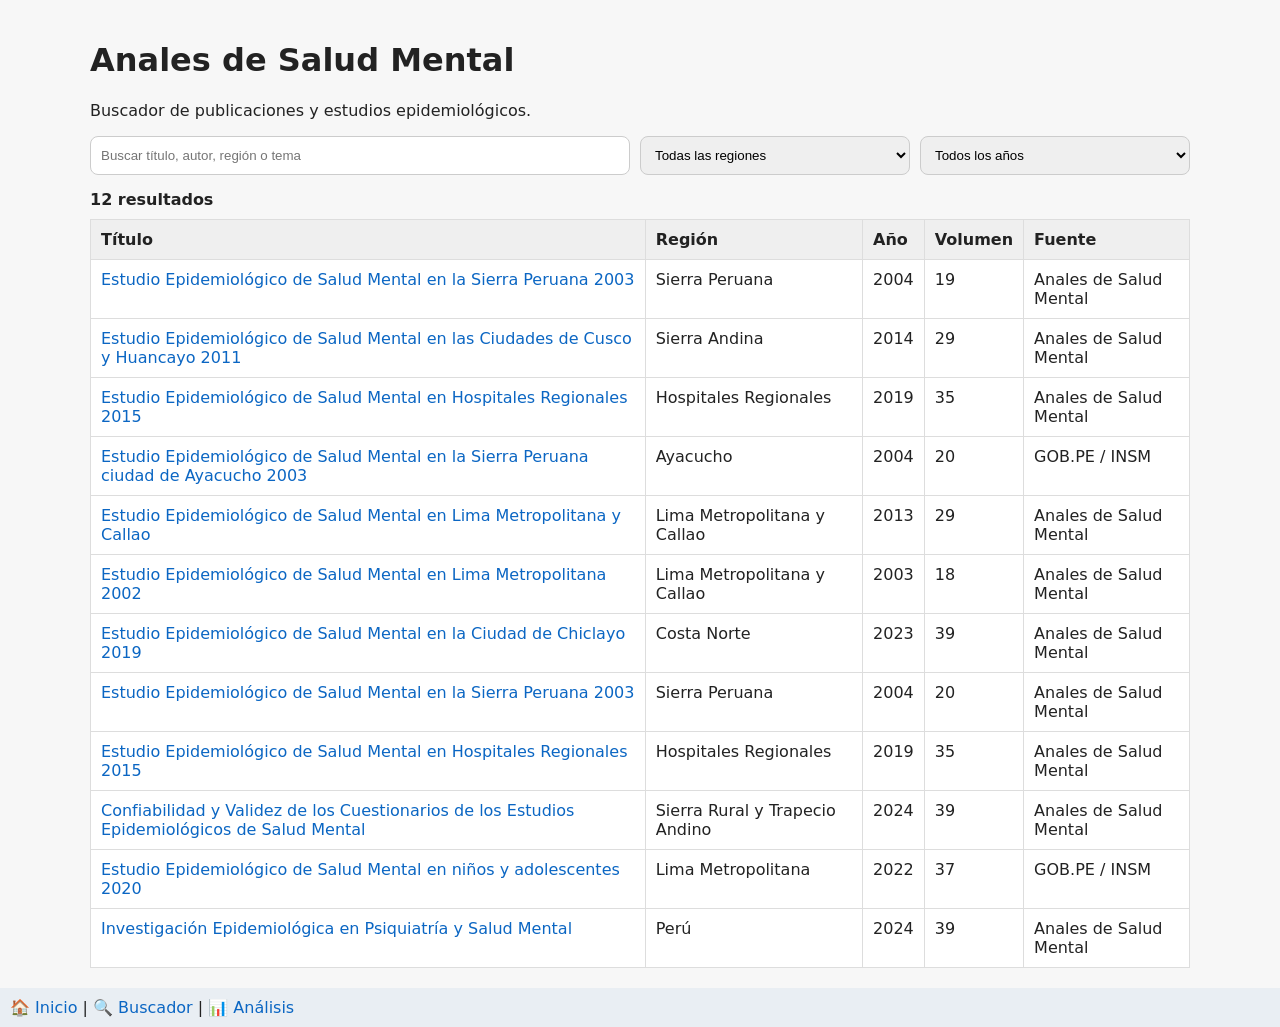
==== app/index.html @ 7abab63c "Add navigation links to index.html" ====
<!doctype html>
<html lang="es">
<head>
  <meta charset="utf-8">
  <meta name="viewport" content="width=device-width, initial-scale=1">
  <title>Anales de Salud Mental</title>
  <link rel="stylesheet" href="styles.css">
</head>
<body>
  <main class="wrap">
    <h1>Anales de Salud Mental</h1>
    <p>Buscador de publicaciones y estudios epidemiológicos.</p>

    <section class="filters">
      <input id="q" placeholder="Buscar título, autor, región o tema">
      <select id="region">
        <option value="">Todas las regiones</option>
      </select>
      <select id="anio">
        <option value="">Todos los años</option>
      </select>
    </section>

    <section id="stats" class="stats"></section>

    <table>
      <thead>
        <tr>
          <th>Título</th>
          <th>Región</th>
          <th>Año</th>
          <th>Volumen</th>
          <th>Fuente</th>
        </tr>
      </thead>
      <tbody id="rows"></tbody>
    </table>
  </main>
  <script src="data.js"></script>
  <script src="app.js"></script>
</body>
  <div style="padding:10px;background:#e9eef3;">
<a href="../index.html">🏠 Inicio</a> |
<a href="index.html">🔍 Buscador</a> |
<a href="analisis.html">📊 Análisis</a>
  </div>
            </html>
---- app/styles.css ----
body{font-family:system-ui,Arial,sans-serif;margin:0;background:#f7f7f7;color:#222}
.wrap{max-width:1100px;margin:0 auto;padding:20px}
.filters{display:grid;grid-template-columns:2fr 1fr 1fr;gap:10px;margin:15px 0}
input,select{padding:10px;border:1px solid #ccc;border-radius:8px}
table{width:100%;border-collapse:collapse;background:#fff}
th,td{padding:10px;border:1px solid #ddd;vertical-align:top}
th{background:#efefef;text-align:left}
.stats{margin:10px 0;font-weight:600}
a{text-decoration:none;color:#0b66c3}
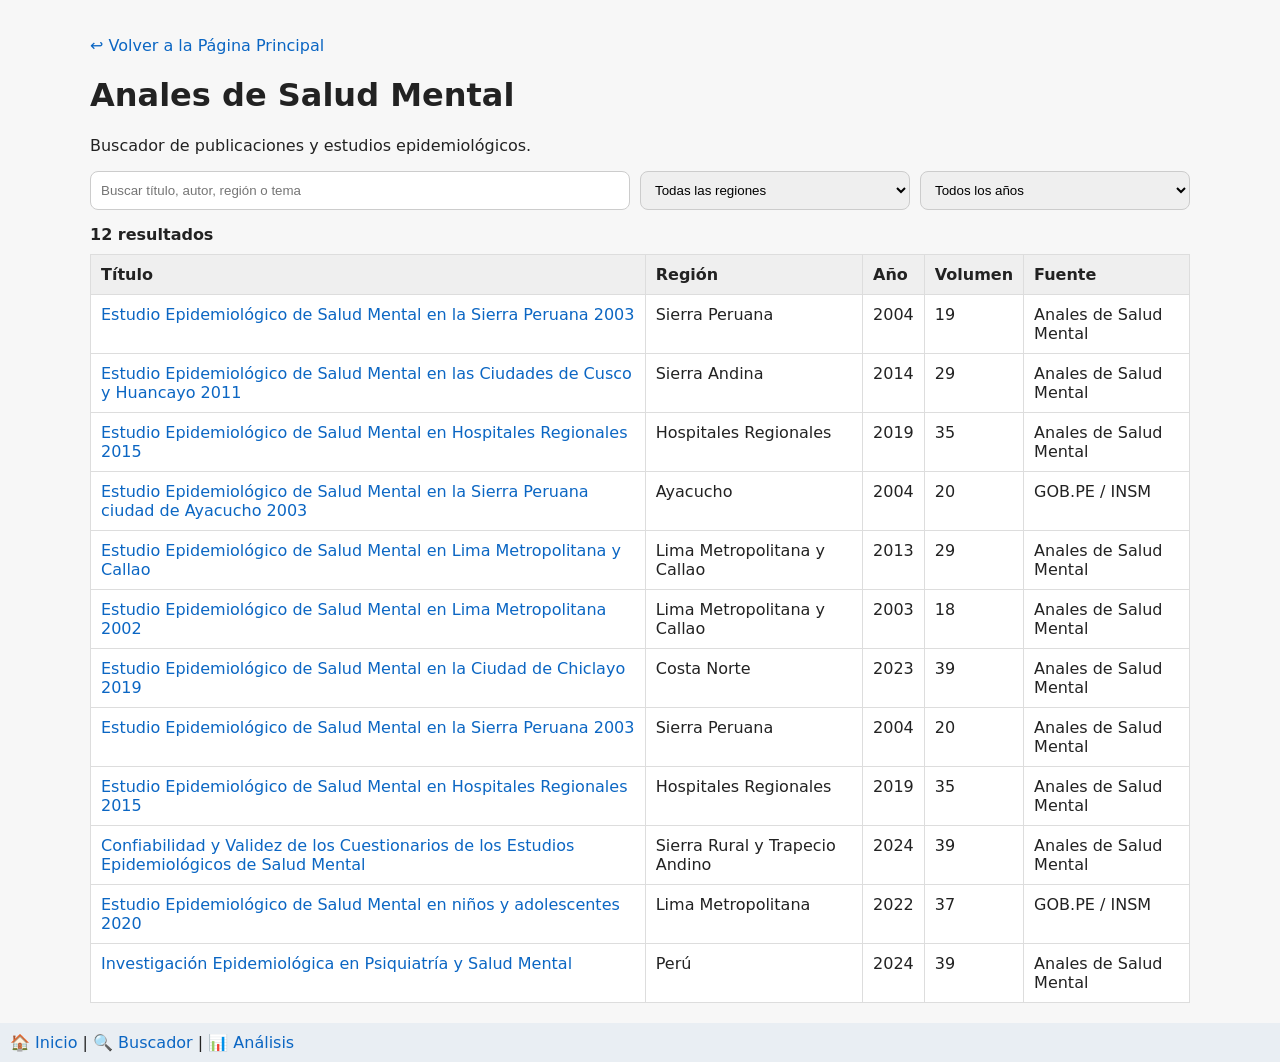
==== commit ecbcf2b6: "Add link to return to the main page" ====
--- a/app/index.html
+++ b/app/index.html
@@ -8,6 +8,9 @@
 </head>
 <body>
   <main class="wrap">
+    <p>
+<a href="../index.html">↩️ Volver a la Página Principal</a>
+    </p>
     <h1>Anales de Salud Mental</h1>
     <p>Buscador de publicaciones y estudios epidemiológicos.</p>
 
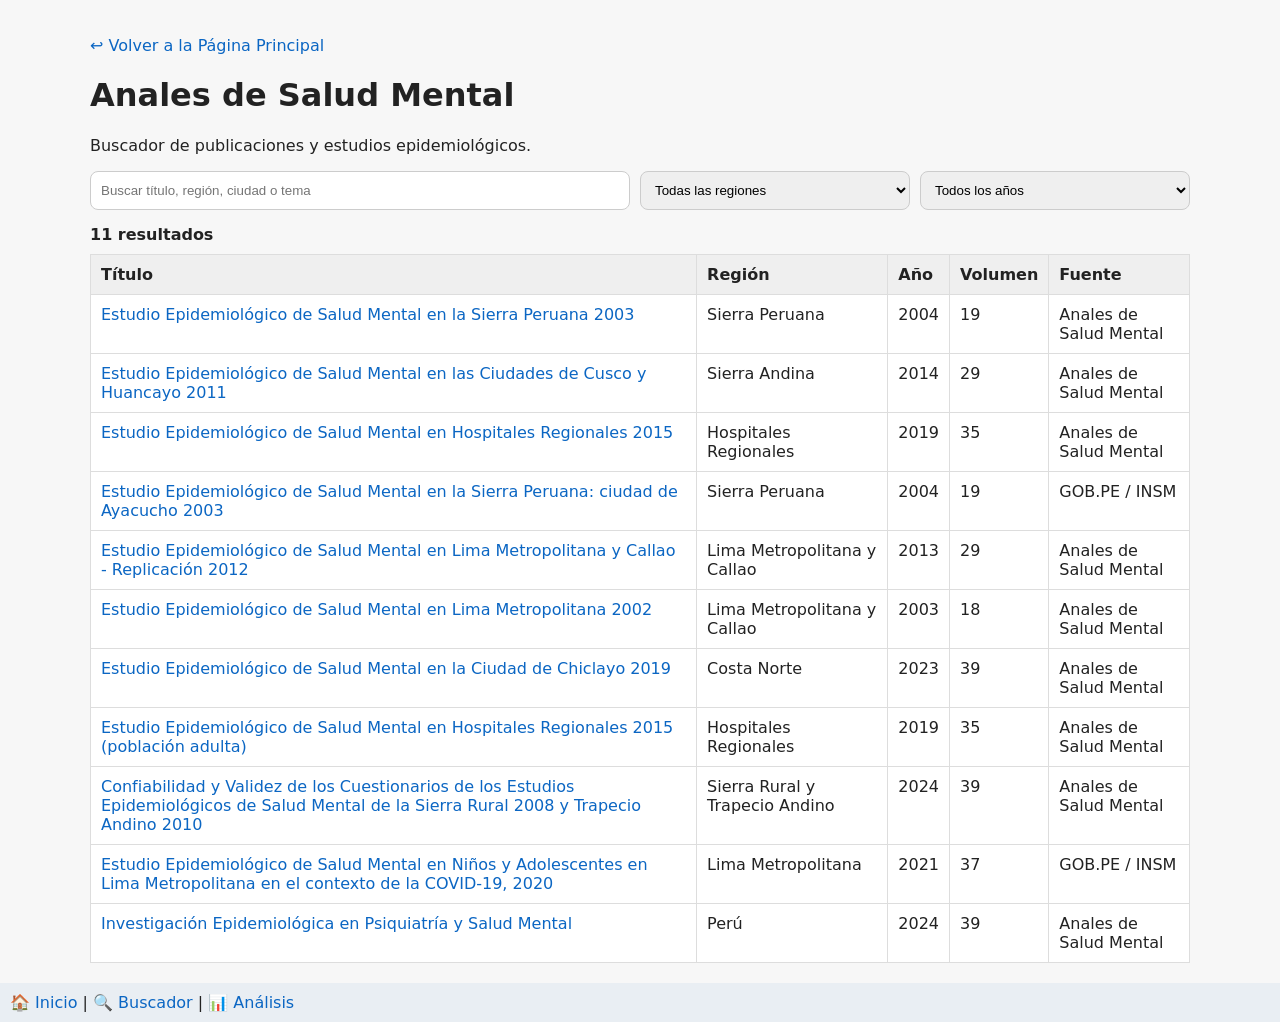
==== commit 99e3ae20: "Add files via upload" ====
--- a/app/index.html
+++ b/app/index.html
@@ -9,13 +9,13 @@
 <body>
   <main class="wrap">
     <p>
-<a href="../index.html">↩️ Volver a la Página Principal</a>
+      <a href="../index.html">↩️ Volver a la Página Principal</a>
     </p>
     <h1>Anales de Salud Mental</h1>
     <p>Buscador de publicaciones y estudios epidemiológicos.</p>
 
     <section class="filters">
-      <input id="q" placeholder="Buscar título, autor, región o tema">
+      <input id="q" placeholder="Buscar título, región, ciudad o tema">
       <select id="region">
         <option value="">Todas las regiones</option>
       </select>
@@ -39,12 +39,14 @@
       <tbody id="rows"></tbody>
     </table>
   </main>
+
+  <div style="padding:10px;background:#e9eef3;">
+    <a href="../index.html">🏠 Inicio</a> |
+    <a href="index.html">🔍 Buscador</a> |
+    <a href="analisis.html">📊 Análisis</a>
+  </div>
+
   <script src="data.js"></script>
   <script src="app.js"></script>
 </body>
-  <div style="padding:10px;background:#e9eef3;">
-<a href="../index.html">🏠 Inicio</a> |
-<a href="index.html">🔍 Buscador</a> |
-<a href="analisis.html">📊 Análisis</a>
-  </div>
-            </html>
+</html>
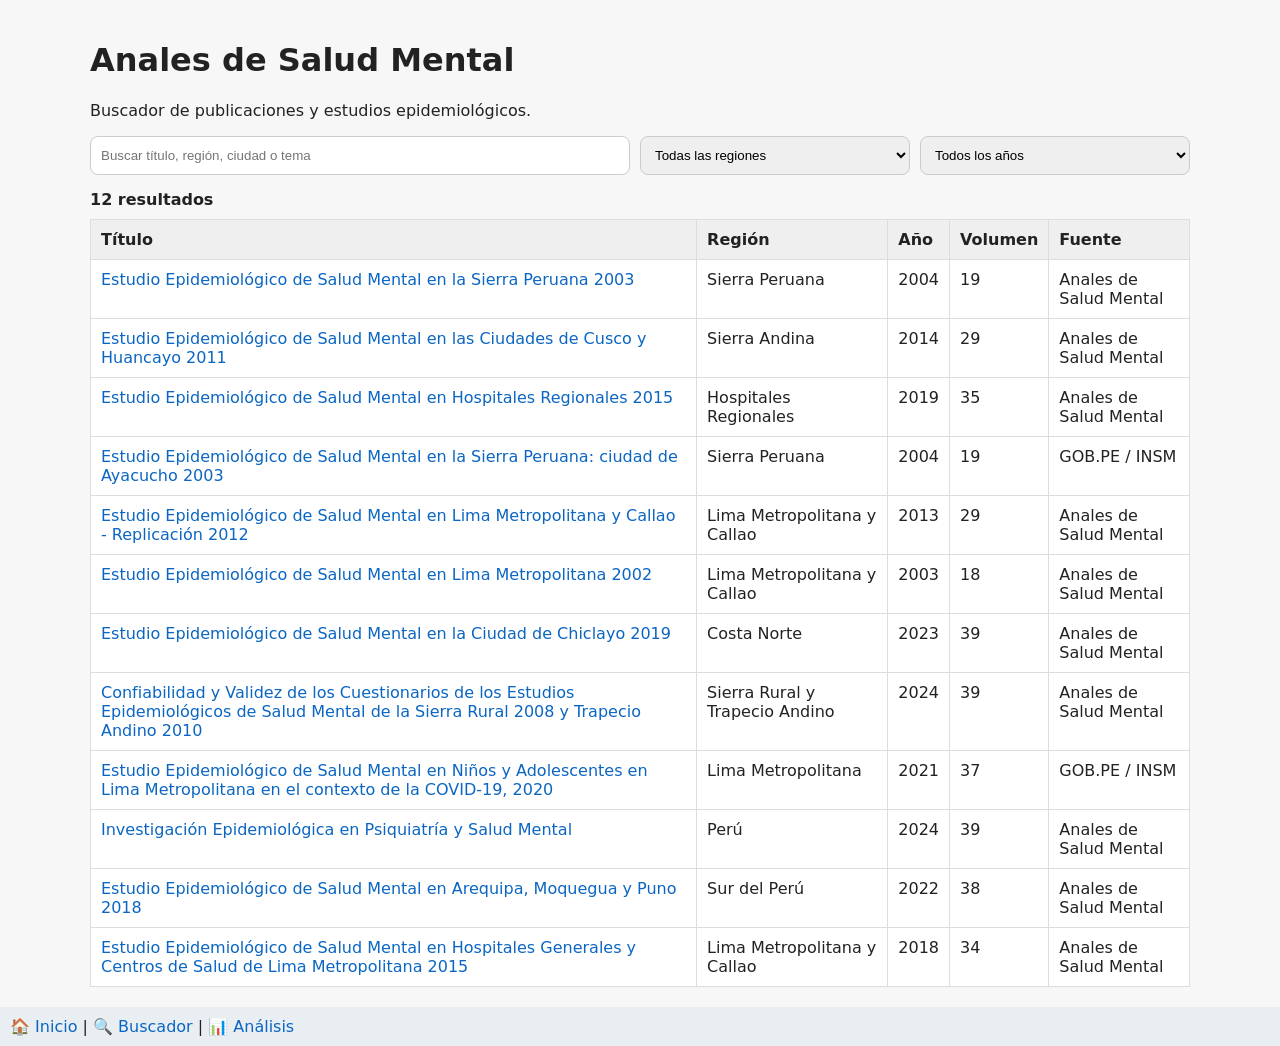
==== commit 22958b1e: "Add files via upload" ====
--- a/app/index.html
+++ b/app/index.html
@@ -8,9 +8,6 @@
 </head>
 <body>
   <main class="wrap">
-    <p>
-      <a href="../index.html">↩️ Volver a la Página Principal</a>
-    </p>
     <h1>Anales de Salud Mental</h1>
     <p>Buscador de publicaciones y estudios epidemiológicos.</p>
 
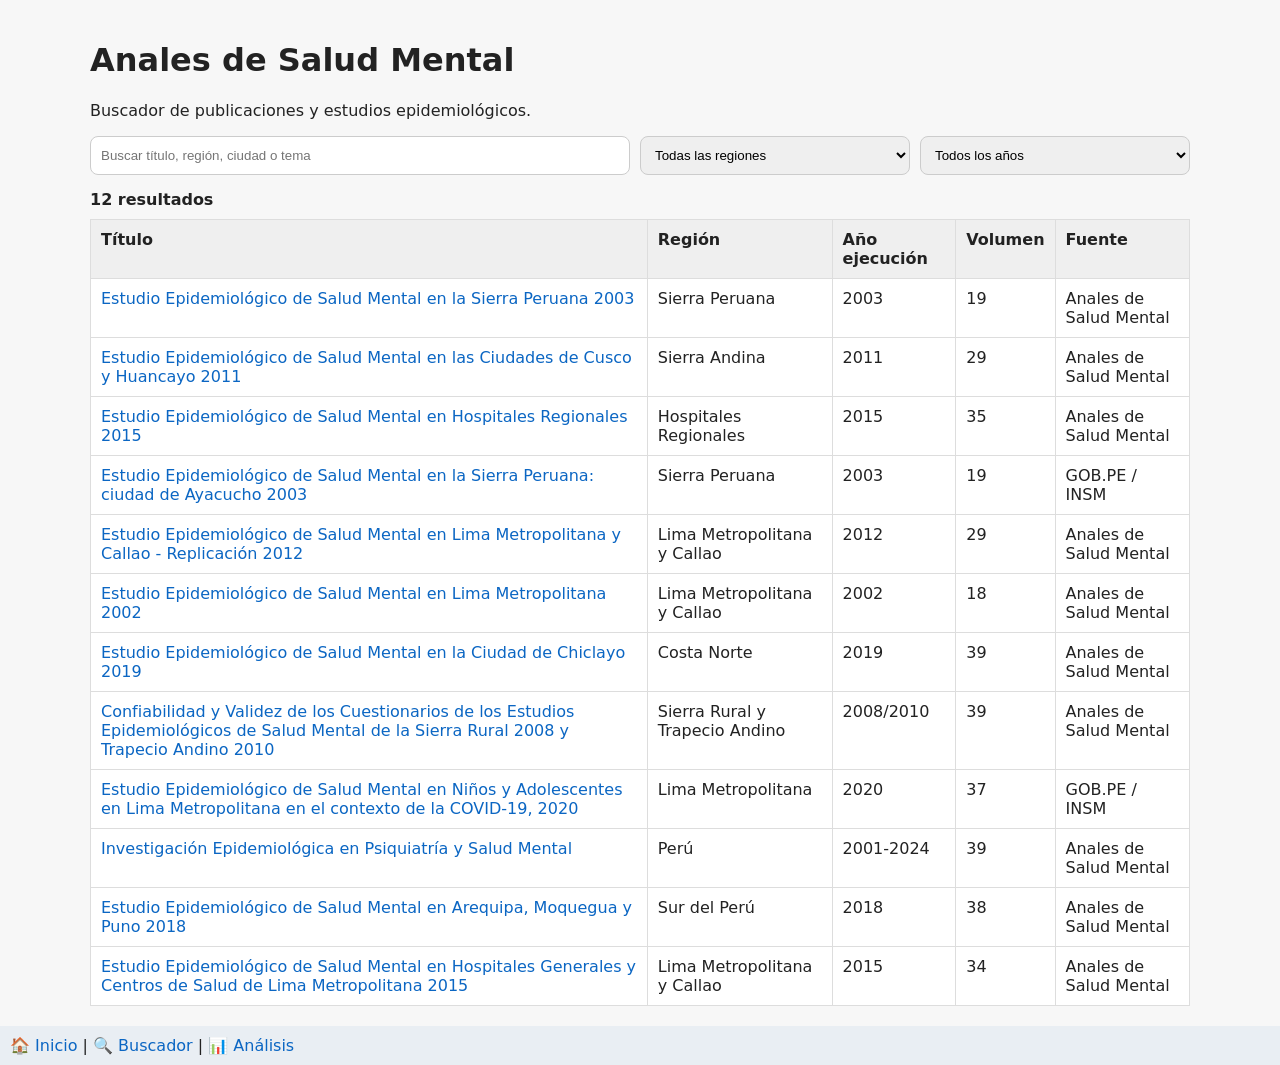
==== commit 4329c171: "Add files via upload" ====
--- a/app/index.html
+++ b/app/index.html
@@ -28,7 +28,7 @@
         <tr>
           <th>Título</th>
           <th>Región</th>
-          <th>Año</th>
+          <th>Año ejecución</th>
           <th>Volumen</th>
           <th>Fuente</th>
         </tr>
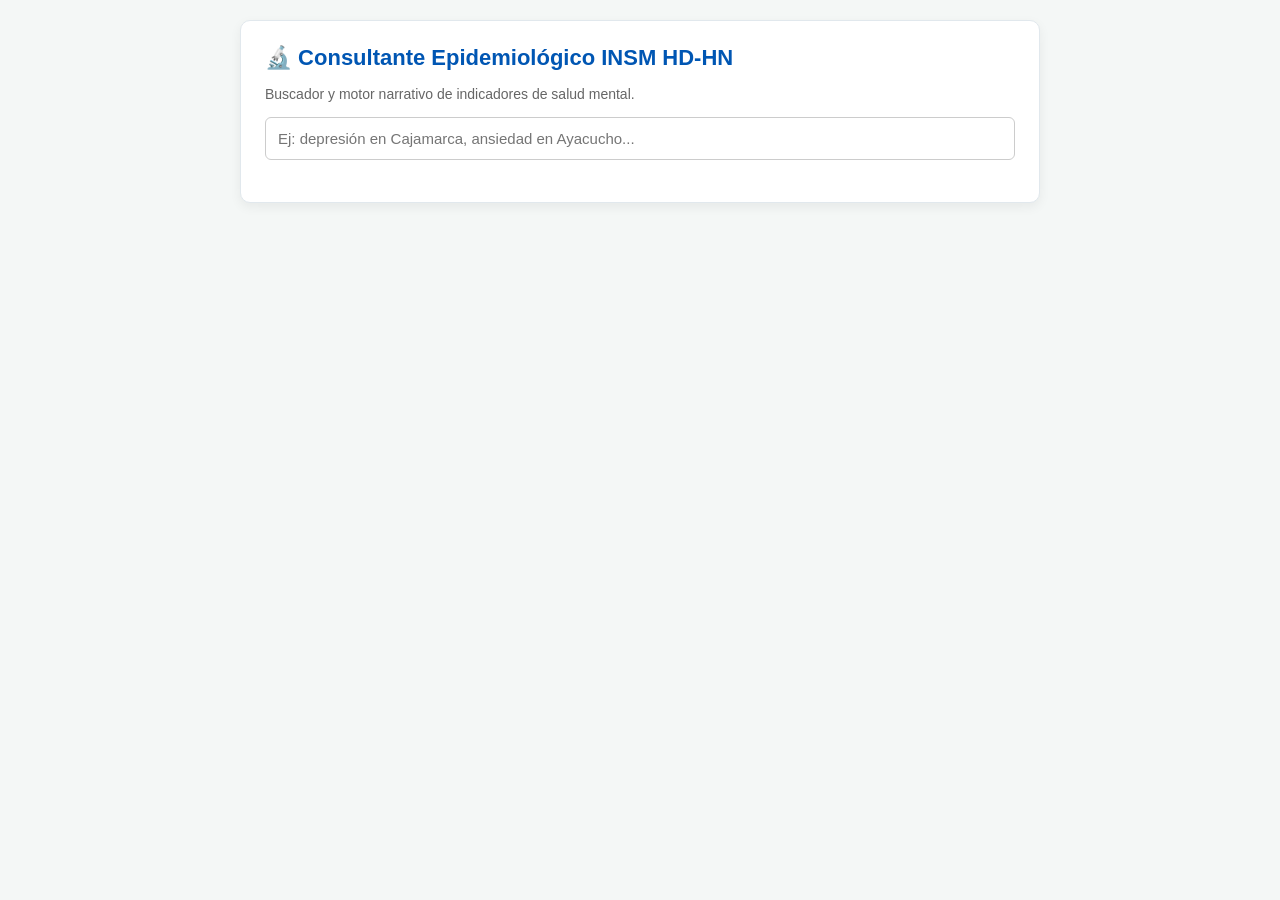
==== commit debe37e0: "Update index.html" ====
--- a/app/index.html
+++ b/app/index.html
@@ -1,49 +1,41 @@
-<!doctype html>
+<!DOCTYPE html>
 <html lang="es">
 <head>
-  <meta charset="utf-8">
-  <meta name="viewport" content="width=device-width, initial-scale=1">
-  <title>Anales de Salud Mental</title>
+  <meta charset="UTF-8">
+  <meta name="viewport" content="width=device-width, initial-scale=1.0">
+  <title>Consultante Epidemiológico - INSM HD-HN</title>
   <link rel="stylesheet" href="styles.css">
+  <style>
+    body { font-family: -apple-system, BlinkMacSystemFont, "Segoe UI", Roboto, sans-serif; background: #f4f7f6; margin: 0; padding: 20px; color: #333; }
+    .container { max-width: 750px; margin: 0 auto; background: #fff; padding: 24px; border-radius: 10px; box-shadow: 0 4px 12px rgba(0,0,0,0.06); border: 1px solid #e1e8ed; }
+    h1 { font-size: 22px; color: #0056b3; margin-top: 0; }
+    input[type="text"] { width: 100%; padding: 12px; font-size: 15px; border: 1px solid #ccc; border-radius: 6px; box-sizing: border-box; outline: none; }
+    #epi-resultado { margin-top: 18px; }
+  </style>
 </head>
 <body>
-  <main class="wrap">
-    <h1>Anales de Salud Mental</h1>
-    <p>Buscador de publicaciones y estudios epidemiológicos.</p>
 
-    <section class="filters">
-      <input id="q" placeholder="Buscar título, región, ciudad o tema">
-      <select id="region">
-        <option value="">Todas las regiones</option>
-      </select>
-      <select id="anio">
-        <option value="">Todos los años</option>
-      </select>
-    </section>
+  <div class="container">
+    <h1>🔬 Consultante Epidemiológico INSM HD-HN</h1>
+    <p style="font-size:14px; color:#666;">Buscador y motor narrativo de indicadores de salud mental.</p>
 
-    <section id="stats" class="stats"></section>
+    <div style="margin-top: 15px;">
+      <input type="text" id="epi-consulta" placeholder="Ej: depresión en Cajamarca, ansiedad en Ayacucho..." autocomplete="off">
+    </div>
 
-    <table>
-      <thead>
-        <tr>
-          <th>Título</th>
-          <th>Región</th>
-          <th>Año ejecución</th>
-          <th>Volumen</th>
-          <th>Fuente</th>
-        </tr>
-      </thead>
-      <tbody id="rows"></tbody>
-    </table>
-  </main>
-
-  <div style="padding:10px;background:#e9eef3;">
-    <a href="../index.html">🏠 Inicio</a> |
-    <a href="index.html">🔍 Buscador</a> |
-    <a href="analisis.html">📊 Análisis</a>
+    <div id="epi-resultado"></div>
   </div>
 
+  <!-- 1. BASE DE DATOS -->
   <script src="data.js"></script>
-  <script src="app.js"></script>
+
+  <!-- 2. MOTORES DE CÁLCULO Y FORMULAS DE TU ZIP -->
+  <script src="indicadores-basicos.js"></script>
+  <script src="indicadores-epidemiologicos.js"></script>
+  <script src="app/corpus-cientifico-2017.js"></script>
+
+  <!-- 3. MOTOR NARRATIVO Y LOGICA DE CONSULTA -->
+  <script src="motor-narrativo.js"></script>
+  <script src="core/consulta-epidemiologica.js"></script>
 </body>
 </html>
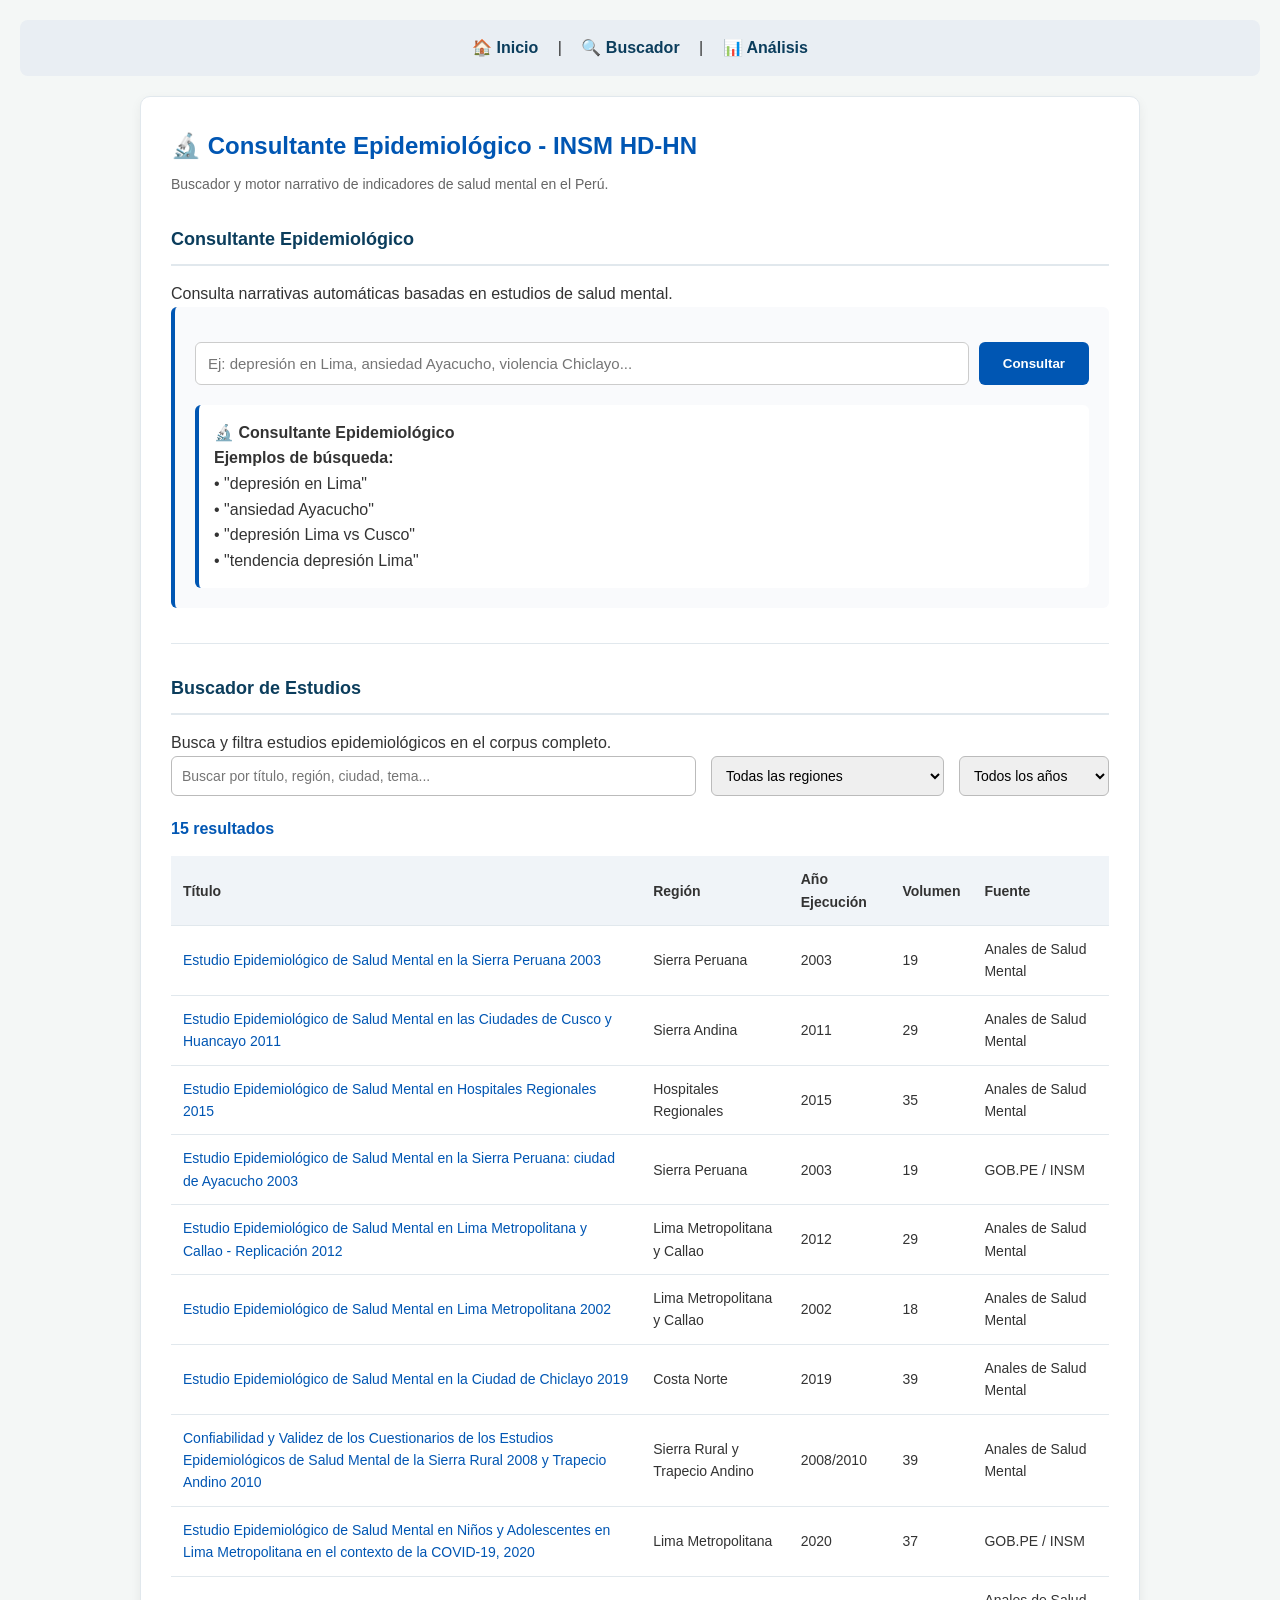
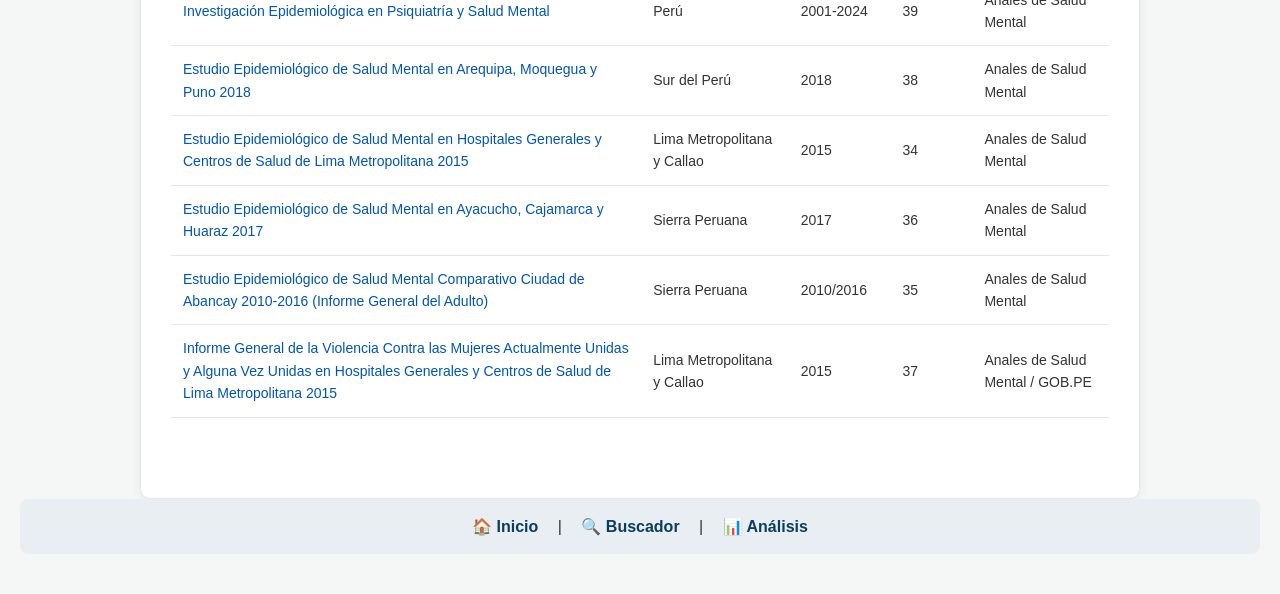
==== commit f6c0d475: "Add files via upload" ====
--- a/app/index.html
+++ b/app/index.html
@@ -3,39 +3,260 @@
 <head>
   <meta charset="UTF-8">
   <meta name="viewport" content="width=device-width, initial-scale=1.0">
-  <title>Consultante Epidemiológico - INSM HD-HN</title>
-  <link rel="stylesheet" href="styles.css">
+  <title>SIP Research - Consultante Epidemiológico</title>
   <style>
-    body { font-family: -apple-system, BlinkMacSystemFont, "Segoe UI", Roboto, sans-serif; background: #f4f7f6; margin: 0; padding: 20px; color: #333; }
-    .container { max-width: 750px; margin: 0 auto; background: #fff; padding: 24px; border-radius: 10px; box-shadow: 0 4px 12px rgba(0,0,0,0.06); border: 1px solid #e1e8ed; }
-    h1 { font-size: 22px; color: #0056b3; margin-top: 0; }
-    input[type="text"] { width: 100%; padding: 12px; font-size: 15px; border: 1px solid #ccc; border-radius: 6px; box-sizing: border-box; outline: none; }
-    #epi-resultado { margin-top: 18px; }
+    * { box-sizing: border-box; margin: 0; padding: 0; }
+    body { 
+      font-family: -apple-system, BlinkMacSystemFont, "Segoe UI", Roboto, sans-serif;
+      background: #f4f7f6;
+      color: #333;
+      padding: 20px;
+      line-height: 1.6;
+    }
+    
+    .nav {
+      padding: 15px;
+      background: #e9eef3;
+      margin-bottom: 20px;
+      border-radius: 8px;
+      text-align: center;
+    }
+    .nav a {
+      color: #0b3d5c;
+      text-decoration: none;
+      margin: 0 15px;
+      font-weight: bold;
+    }
+    .nav a:hover { text-decoration: underline; }
+    
+    .container {
+      max-width: 1000px;
+      margin: 0 auto;
+      background: #fff;
+      padding: 30px;
+      border-radius: 10px;
+      box-shadow: 0 4px 12px rgba(0,0,0,0.06);
+      border: 1px solid #e1e8ed;
+    }
+    
+    h1 { font-size: 24px; color: #0056b3; margin-bottom: 8px; margin-top: 0; }
+    h2 { font-size: 18px; color: #0b3d5c; margin-top: 30px; margin-bottom: 15px; border-bottom: 2px solid #e1e8ed; padding-bottom: 10px; }
+    
+    .section { margin-bottom: 30px; padding-bottom: 20px; border-bottom: 1px solid #e1e8ed; }
+    .section:last-child { border-bottom: none; }
+    
+    /* Consultante */
+    .epi-panel {
+      background: #f9fafc;
+      padding: 20px;
+      border-left: 4px solid #0056b3;
+      border-radius: 6px;
+      margin-bottom: 15px;
+    }
+    
+    .epi-query {
+      display: flex;
+      gap: 10px;
+      margin-top: 15px;
+    }
+    
+    .epi-query input {
+      flex: 1;
+      padding: 12px;
+      border: 1px solid #ccc;
+      border-radius: 6px;
+      font-size: 15px;
+      outline: none;
+    }
+    
+    .epi-query input:focus { border-color: #0056b3; box-shadow: 0 0 4px rgba(0,86,179,0.2); }
+    
+    .epi-query button {
+      padding: 12px 24px;
+      border: 0;
+      border-radius: 6px;
+      background: #0056b3;
+      color: white;
+      font-weight: bold;
+      cursor: pointer;
+    }
+    
+    .epi-query button:hover { background: #003d82; }
+    
+    #epi-respuesta {
+      margin-top: 20px;
+    }
+    
+    .epi-resultado, .epi-instrucciones {
+      background: white;
+      padding: 15px;
+      border-radius: 6px;
+      border-left: 4px solid #2d7a47;
+    }
+    
+    .epi-instrucciones { border-left-color: #0056b3; }
+    
+    /* Buscador */
+    .search-controls {
+      display: flex;
+      gap: 15px;
+      margin-bottom: 20px;
+      flex-wrap: wrap;
+    }
+    
+    .search-controls input,
+    .search-controls select {
+      padding: 10px;
+      border: 1px solid #bbb;
+      border-radius: 6px;
+      font-size: 14px;
+    }
+    
+    .search-controls input {
+      flex: 1;
+      min-width: 200px;
+    }
+    
+    .search-controls select {
+      min-width: 150px;
+    }
+    
+    #stats {
+      font-weight: bold;
+      color: #0056b3;
+      margin-bottom: 15px;
+    }
+    
+    table {
+      width: 100%;
+      border-collapse: collapse;
+      font-size: 14px;
+    }
+    
+    table thead {
+      background: #f0f4f8;
+      font-weight: bold;
+    }
+    
+    table th, table td {
+      padding: 12px;
+      border-bottom: 1px solid #e1e8ed;
+      text-align: left;
+    }
+    
+    table tr:hover {
+      background: #f9fafc;
+    }
+    
+    table a {
+      color: #0056b3;
+      text-decoration: none;
+    }
+    
+    table a:hover {
+      text-decoration: underline;
+    }
+    
+    .no-data {
+      padding: 30px;
+      text-align: center;
+      color: #666;
+      font-size: 15px;
+    }
+    
+    @media (max-width: 700px) {
+      .container { padding: 15px; }
+      .search-controls { flex-direction: column; }
+      .search-controls input, .search-controls select { width: 100%; }
+      .epi-query { flex-direction: column; }
+      .epi-query input, .epi-query button { width: 100%; }
+      table { font-size: 12px; }
+      table th, table td { padding: 8px; }
+    }
   </style>
 </head>
 <body>
 
-  <div class="container">
-    <h1>🔬 Consultante Epidemiológico INSM HD-HN</h1>
-    <p style="font-size:14px; color:#666;">Buscador y motor narrativo de indicadores de salud mental.</p>
-
-    <div style="margin-top: 15px;">
-      <input type="text" id="epi-consulta" placeholder="Ej: depresión en Cajamarca, ansiedad en Ayacucho..." autocomplete="off">
+<div class="nav">
+  <a href="../index.html">🏠 Inicio</a> |
+  <a href="index.html">🔍 Buscador</a> |
+  <a href="analisis.html">📊 Análisis</a>
+</div>
+
+<div class="container">
+  <h1>🔬 Consultante Epidemiológico - INSM HD-HN</h1>
+  <p style="font-size:14px; color:#666; margin-bottom: 20px;">
+    Buscador y motor narrativo de indicadores de salud mental en el Perú.
+  </p>
+
+  <!-- ===== CONSULTANTE EPIDEMIOLÓGICO ===== -->
+  <div class="section">
+    <h2>Consultante Epidemiológico</h2>
+    <p>Consulta narrativas automáticas basadas en estudios de salud mental.</p>
+    
+    <div class="epi-panel">
+      <div class="epi-query">
+        <input type="text" id="epi-consulta" placeholder="Ej: depresión en Lima, ansiedad Ayacucho, violencia Chiclayo..." autocomplete="off">
+        <button id="epi-buscar" type="button">Consultar</button>
+      </div>
+      <div id="epi-respuesta" aria-live="polite"></div>
     </div>
-
-    <div id="epi-resultado"></div>
   </div>
 
-  <!-- 1. BASE DE DATOS -->
-  <script src="data.js"></script>
-
-  <!-- 2. MOTORES DE CÁLCULO Y FORMULAS DE TU ZIP -->
-  <script src="indicadores-basicos.js"></script>
-  <script src="indicadores-epidemiologicos.js"></script>
-  <script src="app/corpus-cientifico-2017.js"></script>
-
-  <!-- 3. MOTOR NARRATIVO Y LOGICA DE CONSULTA -->
-  <script src="motor-narrativo.js"></script>
-  <script src="core/consulta-epidemiologica.js"></script>
+  <!-- ===== BUSCADOR DE ESTUDIOS ===== -->
+  <div class="section">
+    <h2>Buscador de Estudios</h2>
+    <p>Busca y filtra estudios epidemiológicos en el corpus completo.</p>
+    
+    <div class="search-controls">
+      <input type="text" id="q" placeholder="Buscar por título, región, ciudad, tema..." autocomplete="off">
+      <select id="region">
+        <option value="">Todas las regiones</option>
+      </select>
+      <select id="anio">
+        <option value="">Todos los años</option>
+      </select>
+    </div>
+    
+    <div id="stats">0 resultados</div>
+    
+    <div style="overflow-x: auto;">
+      <table>
+        <thead>
+          <tr>
+            <th>Título</th>
+            <th>Región</th>
+            <th>Año Ejecución</th>
+            <th>Volumen</th>
+            <th>Fuente</th>
+          </tr>
+        </thead>
+        <tbody id="rows">
+          <tr><td colspan="5" class="no-data">Cargando estudios...</td></tr>
+        </tbody>
+      </table>
+    </div>
+  </div>
+</div>
+
+<div class="nav">
+  <a href="../index.html">🏠 Inicio</a> |
+  <a href="index.html">🔍 Buscador</a> |
+  <a href="analisis.html">📊 Análisis</a>
+</div>
+
+<!-- ===== SCRIPTS EN ORDEN CORRECTO ===== -->
+<!-- 1. Datos -->
+<script src="data.js"></script>
+
+<!-- 2. Motor narrativo -->
+<script src="motor-narrativo.js"></script>
+
+<!-- 3. Inicialización buscador (app.js) -->
+<script src="app.js"></script>
+
+<!-- 4. Consultante epidemiológico -->
+<script src="core/consulta-epidemiologica.js"></script>
+
 </body>
 </html>
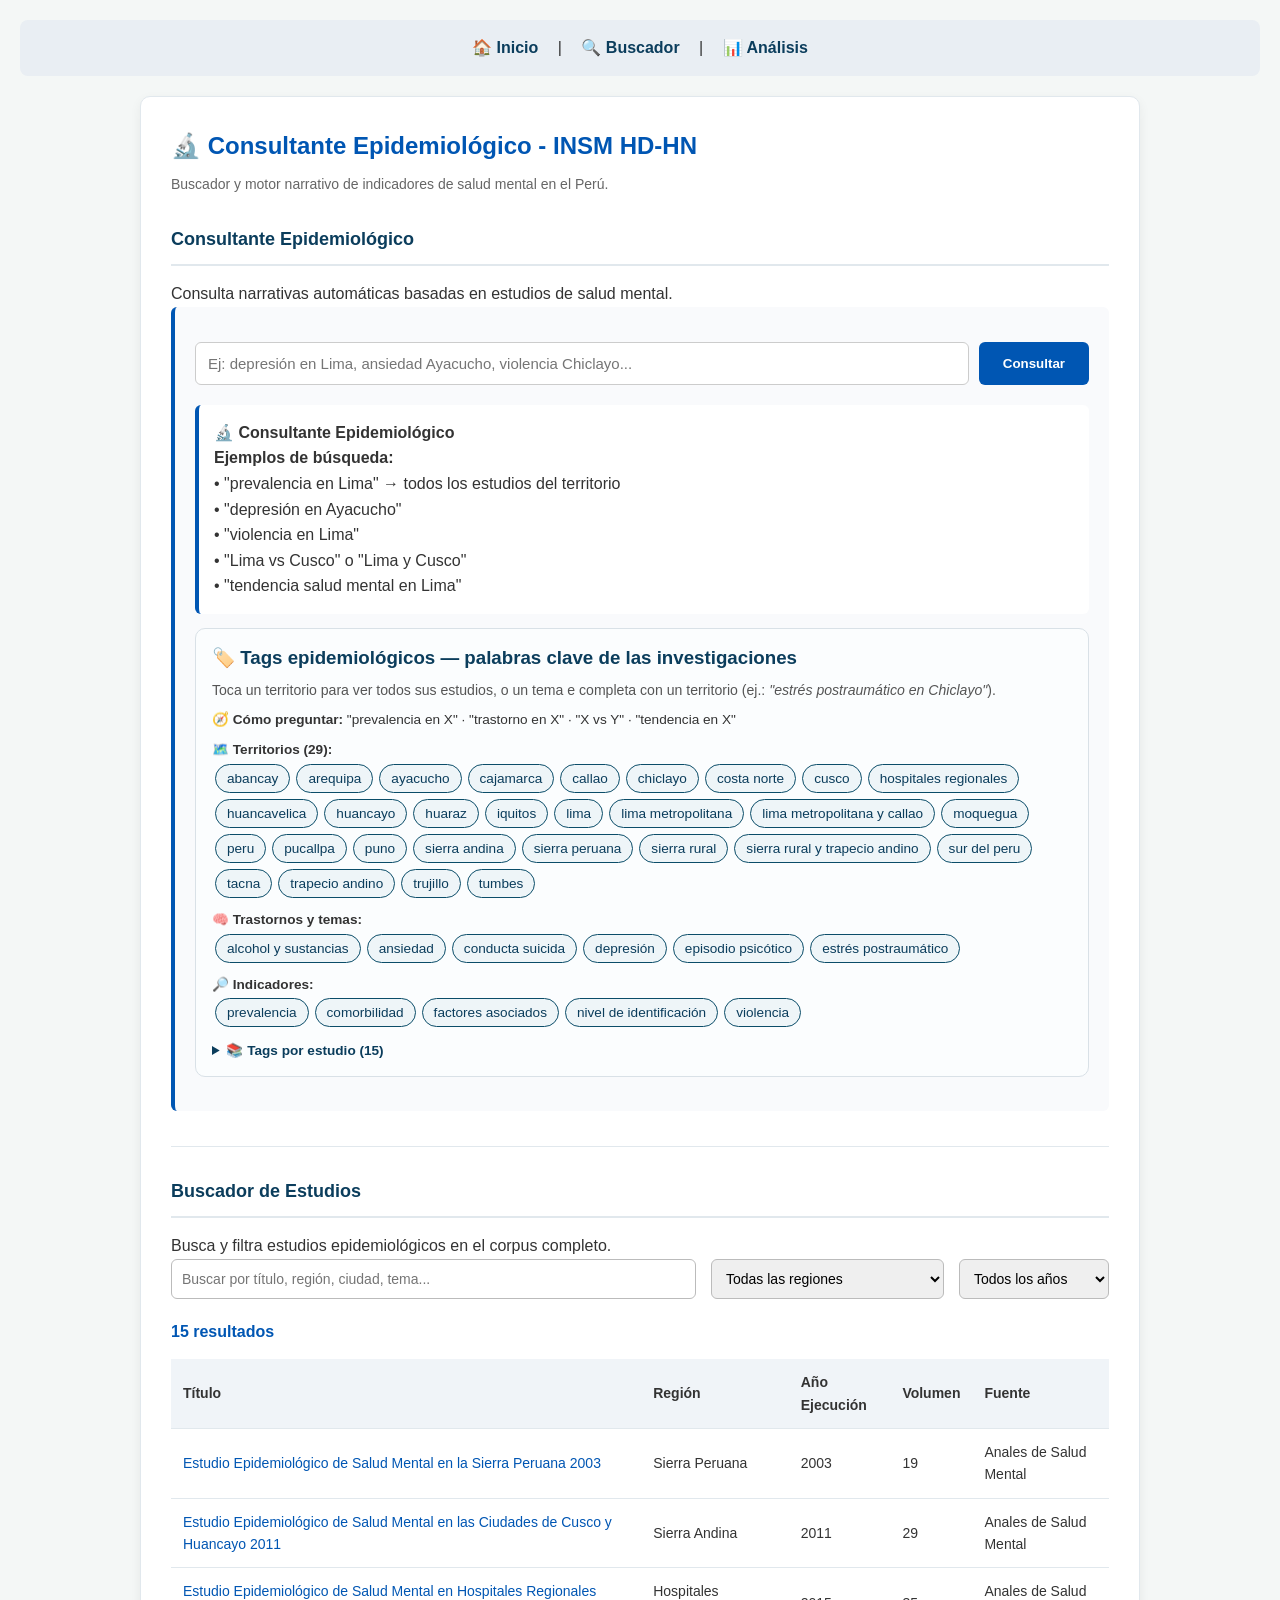
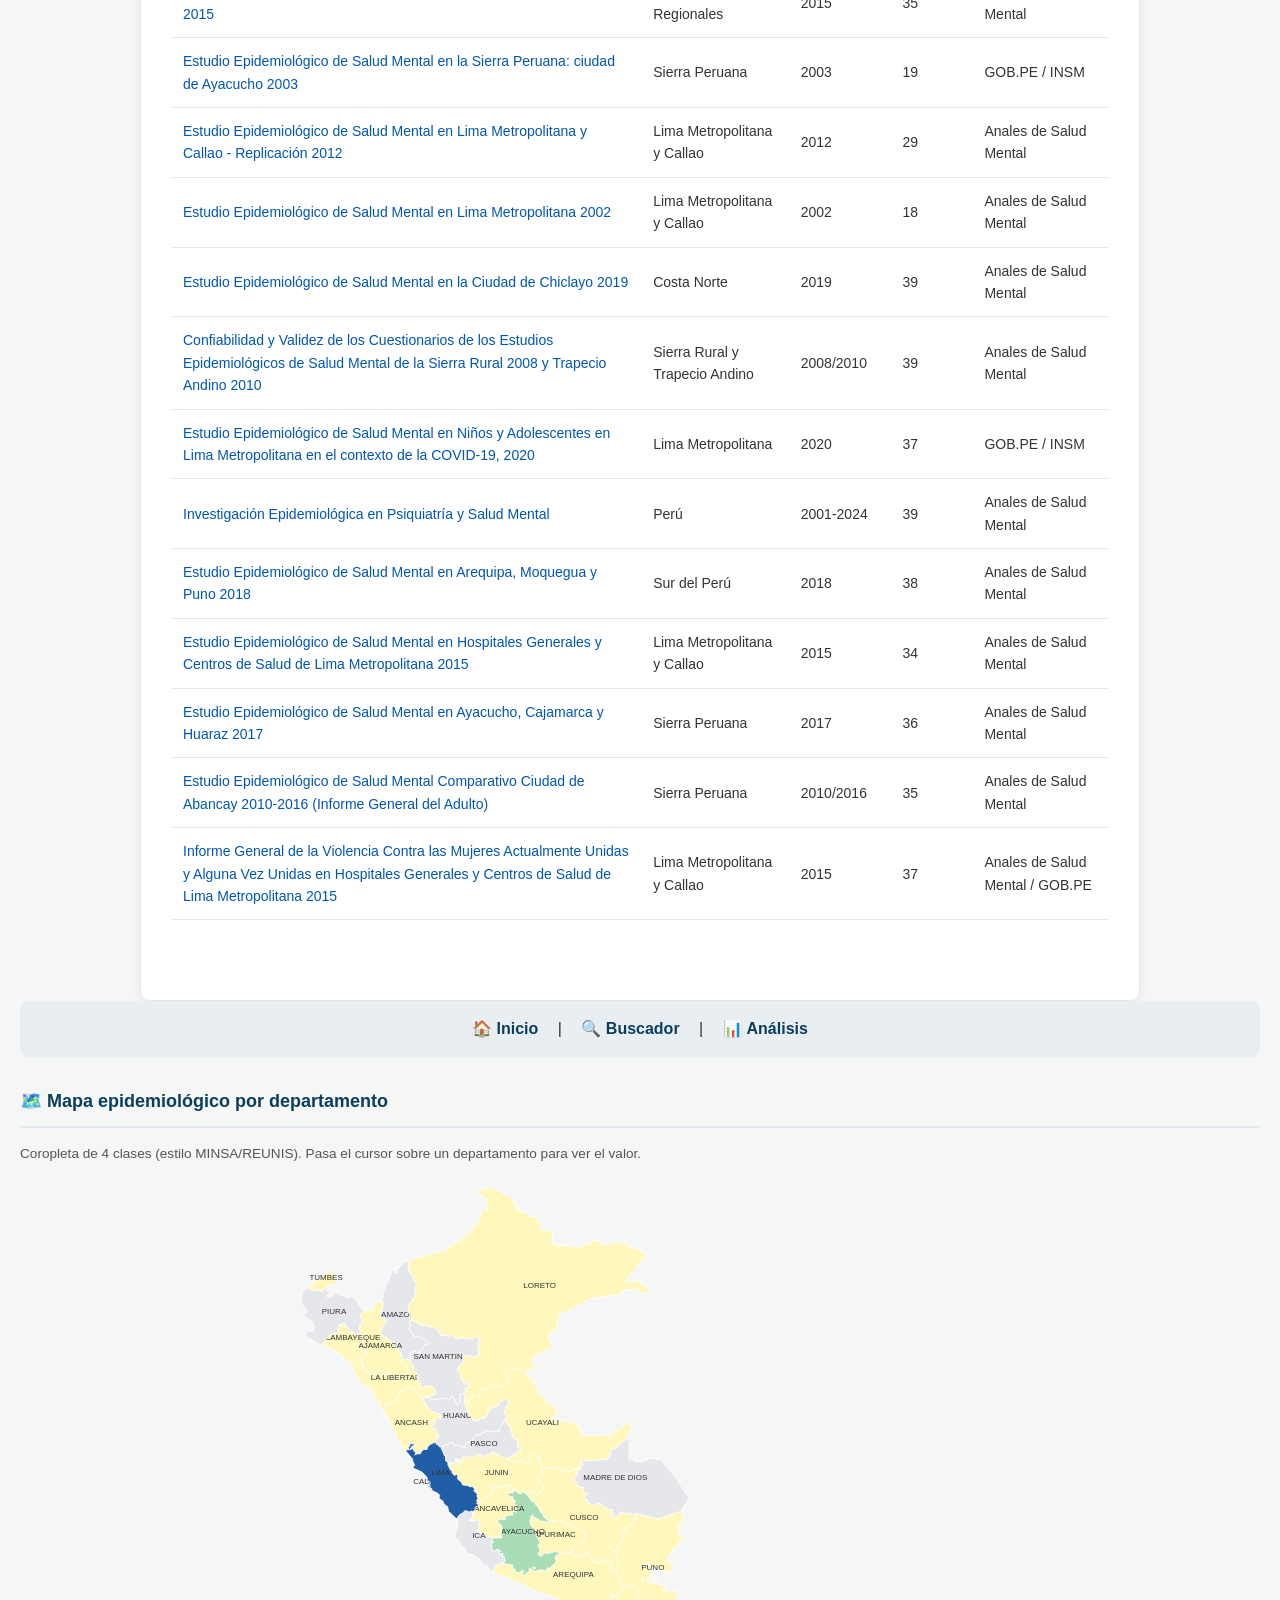
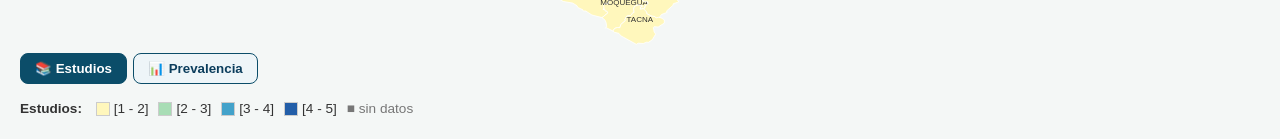
==== commit 9848f78b: "Add script tags for epidemiological resources Added new script tags for epidemiological maps and ind" ====
--- a/app/index.html
+++ b/app/index.html
@@ -257,6 +257,8 @@
 
 <!-- 4. Consultante epidemiológico -->
 <script src="core/consulta-epidemiologica.js"></script>
-
+<script src="tags-epidemiologicos.js"></script>
+<script src="mapa-peru-departamentos.js"></script>   <!-- ya existe en tu repo -->
+<script src="mapa-indicadores.js"></script>
 </body>
 </html>
